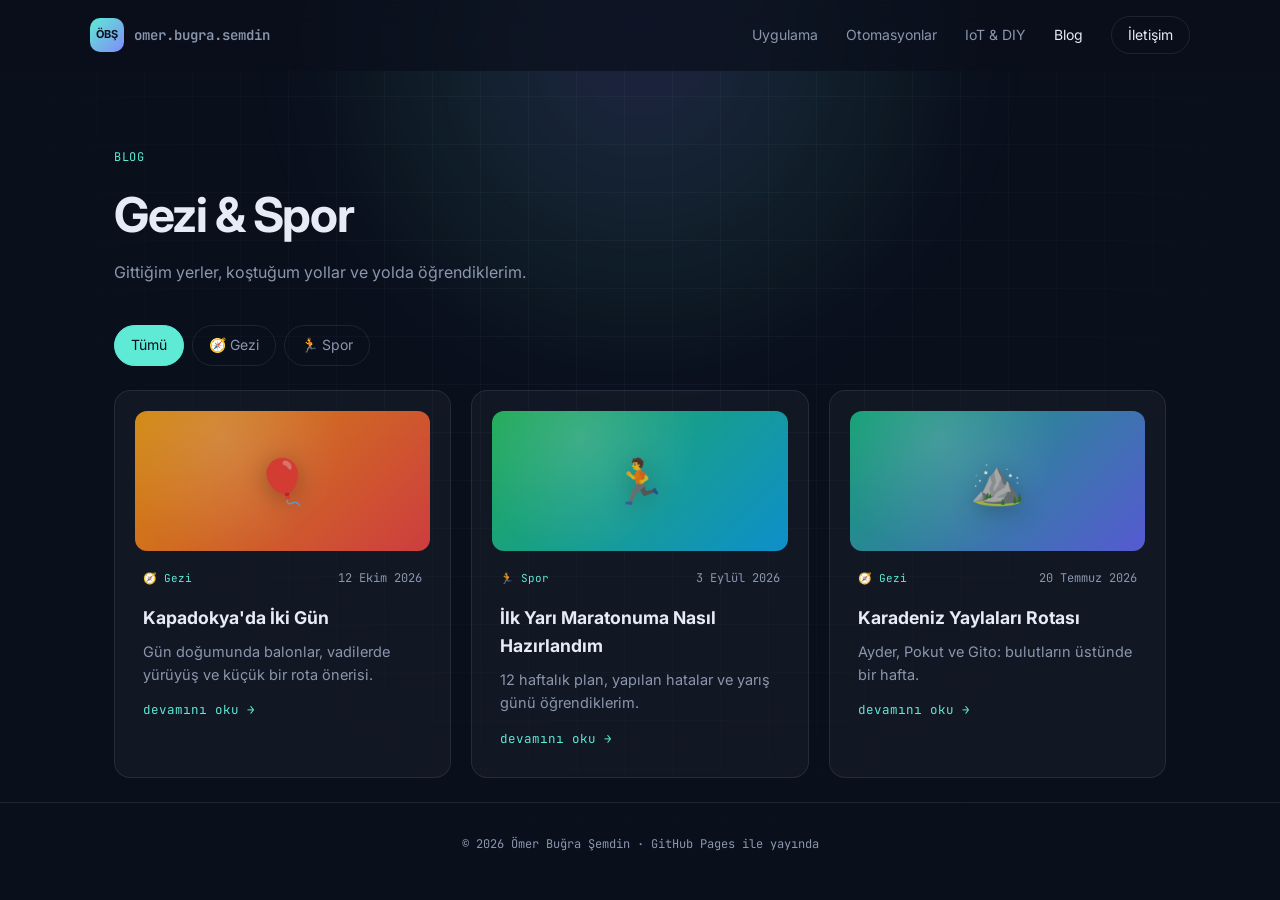
==== blog.html @ 19d52389 "Otomasyon kartları 2 sütun Co-Authored-By: Claude Opus 5.5 <noreply@anthropic.com> Claude-Session: h" ====
<!DOCTYPE html>
<html lang="tr">
<head>
  <meta charset="UTF-8" />
  <meta name="viewport" content="width=device-width, initial-scale=1.0" />
  <title>Blog — Ömer Buğra Şemdin</title>
  <meta name="description" content="Ömer Buğra Şemdin — gezi ve spor yazıları." />
  <meta name="theme-color" content="#0a0f1c" />
  <link rel="icon" href="assets/favicon.svg" type="image/svg+xml" />
  <link rel="preconnect" href="https://fonts.googleapis.com" />
  <link rel="preconnect" href="https://fonts.gstatic.com" crossorigin />
  <link href="https://fonts.googleapis.com/css2?family=Inter:wght@400;500;600;700&family=JetBrains+Mono:wght@400;500&display=swap" rel="stylesheet" />
  <link rel="stylesheet" href="style.css?v=8" />
</head>
<body>
  <div class="bg-grid" aria-hidden="true"></div>
  <div class="bg-glow" aria-hidden="true"></div>

  <header class="nav">
    <a href="index.html" class="logo"><span class="logo-mark">ÖBŞ</span><span class="logo-text">omer.bugra.semdin</span></a>
    <nav>
      <a href="index.html#app">Uygulama</a>
      <a href="index.html#automations">Otomasyonlar</a>
      <a href="index.html#iot">IoT & DIY</a>
      <a href="blog.html" class="active">Blog</a>
      <a href="index.html#contact" class="nav-cta">İletişim</a>
    </nav>
  </header>

  <main>
    <!-- LİSTE GÖRÜNÜMÜ -->
    <section id="list-view" class="section blog-page">
      <div class="section-head">
        <span class="mono tag">blog</span>
        <h1 class="page-title">Gezi & Spor</h1>
        <p class="muted">Gittiğim yerler, koştuğum yollar ve yolda öğrendiklerim.</p>
      </div>
      <div class="filters" data-target="#post-grid">
        <button class="filter active" data-filter="all">Tümü</button>
        <button class="filter" data-filter="gezi">🧭 Gezi</button>
        <button class="filter" data-filter="spor">🏃 Spor</button>
      </div>
      <div class="grid" id="post-grid"></div>
    </section>

    <!-- YAZI GÖRÜNÜMÜ -->
    <article id="post-view" class="section post" hidden>
      <a href="#" class="back mono" id="back-link">← tüm yazılar</a>
      <div class="post-cover" id="post-cover"></div>
      <p class="mono muted small" id="post-meta"></p>
      <h1 id="post-title"></h1>
      <div class="post-body" id="post-body"></div>
    </article>
  </main>

  <footer class="footer mono">
    © <span id="year"></span> Ömer Buğra Şemdin · GitHub Pages ile yayında
  </footer>

  <script src="posts.js?v=3"></script>
  <script src="script.js?v=7"></script>
</body>
</html>
---- style.css ----
:root {
  --bg: #0a0f1c;
  --bg-2: #0f1628;
  --card: rgba(255, 255, 255, 0.035);
  --border: rgba(148, 163, 184, 0.14);
  --border-hover: rgba(94, 234, 212, 0.4);
  --text: #e6ebf5;
  --muted: #8b97ad;
  --accent: #5eead4;   /* teal */
  --accent-2: #818cf8; /* indigo */
  --radius: 16px;
  --max: 1100px;
}

* { box-sizing: border-box; margin: 0; padding: 0; }
html { scroll-behavior: smooth; scroll-padding-top: 80px; }
body {
  font-family: "Inter", system-ui, sans-serif;
  background: var(--bg);
  color: var(--text);
  line-height: 1.6;
  -webkit-font-smoothing: antialiased;
  overflow-x: hidden;
}
a { color: inherit; text-decoration: none; }
.mono { font-family: "JetBrains Mono", ui-monospace, monospace; }
.muted { color: var(--muted); }

/* --- Arka plan: hafif ızgara + yumuşak ışık --- */
.bg-grid {
  position: fixed; inset: 0; z-index: -2;
  background-image:
    linear-gradient(rgba(148,163,184,0.05) 1px, transparent 1px),
    linear-gradient(90deg, rgba(148,163,184,0.05) 1px, transparent 1px);
  background-size: 48px 48px;
  mask-image: radial-gradient(ellipse at 50% 0%, #000 30%, transparent 75%);
}
.bg-glow {
  position: fixed; z-index: -1;
  width: 700px; height: 700px; top: -300px; left: 50%;
  transform: translateX(-50%);
  background: radial-gradient(circle, rgba(129,140,248,0.18), rgba(94,234,212,0.08) 40%, transparent 70%);
  filter: blur(40px);
  pointer-events: none;
}

/* --- Navigasyon --- */
.nav {
  position: sticky; top: 0; z-index: 10;
  display: flex; justify-content: space-between; align-items: center;
  padding: 16px max(24px, calc((100% - var(--max)) / 2));
  background: rgba(10, 15, 28, 0.7);
  backdrop-filter: blur(12px);
  border-bottom: 1px solid transparent;
  transition: border-color .3s;
}
.nav.scrolled { border-bottom-color: var(--border); }
.logo { display: flex; align-items: center; gap: 10px; font-weight: 600; }
.logo-mark {
  display: grid; place-items: center;
  width: 34px; height: 34px; border-radius: 10px;
  background: linear-gradient(135deg, var(--accent), var(--accent-2));
  color: var(--bg); font-size: 11px; font-weight: 700; letter-spacing: -0.02em;
}
.logo-text { font-family: "JetBrains Mono", monospace; font-size: 14px; color: var(--muted); }
.nav nav { display: flex; gap: 28px; align-items: center; font-size: 14px; }
.nav nav a { color: var(--muted); transition: color .2s; }
.nav nav a:hover, .nav nav a.active { color: var(--text); }
.nav nav a.nav-cta {
  color: var(--text); padding: 7px 16px;
  border: 1px solid var(--border); border-radius: 999px;
}
.nav nav a.nav-cta:hover { border-color: var(--border-hover); }

/* --- Genel bölüm --- */
main { max-width: var(--max); margin: 0 auto; padding: 0 24px; }
.section { padding: 96px 0 24px; }
.section-head { margin-bottom: 40px; }
.section-head h2 { font-size: clamp(1.6rem, 3vw, 2.2rem); letter-spacing: -0.02em; margin-top: 8px; }
.section-head p { margin-top: 6px; }
.tag { font-size: 12px; color: var(--accent); letter-spacing: .05em; text-transform: uppercase; }

/* --- Hero --- */
.hero { padding: 120px 0 40px; max-width: 760px; }
.eyebrow {
  display: inline-flex; align-items: center; gap: 10px;
  font-size: 12px; color: var(--muted);
  padding: 6px 14px; border: 1px solid var(--border); border-radius: 999px;
  background: var(--card);
}
.pulse {
  width: 8px; height: 8px; border-radius: 50%; background: var(--accent);
  box-shadow: 0 0 0 0 rgba(94,234,212,.6);
  animation: pulse 2.4s infinite;
}
@keyframes pulse {
  0% { box-shadow: 0 0 0 0 rgba(94,234,212,.5); }
  70% { box-shadow: 0 0 0 10px rgba(94,234,212,0); }
  100% { box-shadow: 0 0 0 0 rgba(94,234,212,0); }
}
.hero h1 {
  font-size: clamp(2.4rem, 6vw, 4rem);
  line-height: 1.1; letter-spacing: -0.035em;
  margin: 24px 0 20px;
}
.grad {
  background: linear-gradient(90deg, var(--accent), var(--accent-2));
  -webkit-background-clip: text; background-clip: text; color: transparent;
}
.lead { font-size: 1.15rem; color: var(--muted); max-width: 620px; }
.lead strong { color: var(--text); font-weight: 500; }

.hero-actions { display: flex; gap: 12px; flex-wrap: wrap; margin-top: 32px; }
.hero-actions.center { justify-content: center; }
.btn {
  display: inline-flex; align-items: center; justify-content: center;
  padding: 12px 22px; border-radius: 12px; font-weight: 500; font-size: 15px;
  transition: transform .2s, box-shadow .2s, border-color .2s, background .2s;
}
.btn-primary {
  background: linear-gradient(135deg, var(--accent), var(--accent-2));
  color: #0a0f1c;
}
.btn-primary:hover { transform: translateY(-2px); box-shadow: 0 8px 30px rgba(94,234,212,.25); }
.btn-ghost { border: 1px solid var(--border); background: var(--card); }
.btn-ghost:hover { border-color: var(--border-hover); }

.stats {
  display: flex; gap: 48px; flex-wrap: wrap;
  margin-top: 56px; padding-top: 32px; border-top: 1px solid var(--border);
}
.stats dt { font-size: 2rem; font-weight: 500; color: var(--text); }
.stats dd { font-size: 13px; color: var(--muted); }

/* --- Kart --- */
.card {
  background: var(--card);
  border: 1px solid var(--border);
  border-radius: var(--radius);
  padding: 28px;
  transition: border-color .3s, transform .3s, background .3s;
}
.card:hover { border-color: var(--border-hover); }

.chips { display: flex; flex-wrap: wrap; gap: 8px; margin-top: 16px; }
.chips span {
  font-family: "JetBrains Mono", monospace; font-size: 12px;
  padding: 4px 10px; border-radius: 6px;
  background: rgba(129,140,248,.1); color: #c7cdfc;
  border: 1px solid rgba(129,140,248,.2);
}

/* --- Öne çıkan uygulama --- */
.feature { display: grid; grid-template-columns: 1.3fr 1fr; gap: 40px; align-items: center; padding: 40px; }
.feature h3 { font-size: 1.6rem; margin-bottom: 12px; }
.feature p { color: var(--muted); }
.checks { list-style: none; margin-top: 20px; display: grid; gap: 8px; }
.checks li::before { content: "→"; color: var(--accent); margin-right: 10px; font-family: "JetBrains Mono", monospace; }

/* --- Uygulama: başlık, notlar, galeri --- */
.app-title { display: flex; align-items: center; gap: 14px; margin-bottom: 16px; }
.app-title h3 { margin: 0; letter-spacing: .12em; }
.app-icon { width: 56px; height: 56px; border-radius: 14px; border: 1px solid var(--border); }
.app-sub { color: var(--accent); }
.app-notes { display: grid; gap: 6px; margin-top: 20px; font-size: 14px; color: var(--muted); }
.app-notes span { margin-right: 6px; }
.live-badge {
  display: inline-block; font-size: 11px; color: var(--accent);
  padding: 3px 10px; margin-bottom: 10px; border-radius: 999px;
  background: rgba(94,234,212,.08); border: 1px solid rgba(94,234,212,.25);
}
.btn.soon { cursor: default; color: var(--muted); font-size: 14px; }
.btn.soon:hover { border-color: var(--border); }

.gallery { min-width: 0; display: flex; flex-direction: column; align-items: center; gap: 14px; }
.gallery-main { display: flex; align-items: center; gap: 10px; max-width: 100%; }
.gallery-track {
  width: 270px; display: flex; gap: 16px;
  overflow-x: auto; scroll-snap-type: x mandatory; scroll-behavior: smooth;
  scrollbar-width: none; outline: none;
}
.gallery-track::-webkit-scrollbar { display: none; }
.gallery-track img {
  flex: 0 0 100%; width: 100%; aspect-ratio: 1206 / 2622; object-fit: cover;
  scroll-snap-align: center; border-radius: 24px; cursor: zoom-in;
  border: 1px solid var(--border); background: var(--bg-2);
}
.gal-arrow {
  flex: none; width: 40px; height: 40px; border-radius: 50%;
  display: grid; place-items: center; cursor: pointer;
  font-size: 24px; line-height: 1; color: var(--text);
  background: var(--card); border: 1px solid var(--border);
  transition: border-color .2s, opacity .2s;
}
.gal-arrow:hover { border-color: var(--border-hover); }
.gal-arrow:disabled { opacity: .3; cursor: default; }
.gallery-dots { display: flex; gap: 8px; }
.gallery-dots button {
  width: 8px; height: 8px; border-radius: 999px; border: 0; padding: 0; cursor: pointer;
  background: rgba(148,163,184,.3); transition: width .3s, background .3s;
}
.gallery-dots button.active { width: 22px; background: var(--accent); }
.gal-hint { font-size: 11px; }

/* Büyük görüntü */
.lightbox {
  position: fixed; inset: 0; z-index: 100;
  display: flex; align-items: center; justify-content: center; gap: 16px;
  background: rgba(5, 8, 16, .92); backdrop-filter: blur(6px); padding: 20px;
}
.lightbox[hidden] { display: none; }
.lightbox img { max-height: 92vh; max-width: min(460px, 78vw); border-radius: 24px; border: 1px solid var(--border); }
.lb-close {
  position: absolute; top: 16px; right: 16px; width: 40px; height: 40px; border-radius: 50%;
  background: var(--card); border: 1px solid var(--border); color: var(--text); font-size: 16px; cursor: pointer;
}

/* --- Öne çıkan otomasyon (EXbot) --- */
.exbot { margin-bottom: 48px; }
.emoji-icon { display: grid; place-items: center; font-size: 28px; background: rgba(255,255,255,.04); }
.exbot-sub { color: var(--text); font-size: 1rem; margin: 2px 0 2px; }
.exbot .app-title h3 { letter-spacing: 0; }
.mini-stats { display: flex; flex-wrap: wrap; gap: 28px; margin: 22px 0 6px; }
.mini-stats dt { font-size: 1.4rem; color: var(--accent); }
.mini-stats dd { font-size: 12.5px; color: var(--muted); }
.more { margin-top: 16px; }
.more summary {
  cursor: pointer; list-style: none; display: inline-flex; gap: 6px; align-items: center;
  font-size: 14px; color: var(--text); padding: 6px 14px;
  border: 1px solid var(--border); border-radius: 999px; transition: border-color .2s;
}
.more summary::-webkit-details-marker { display: none; }
.more summary::before { content: "+"; color: var(--accent); font-family: "JetBrains Mono", monospace; }
.more[open] summary::before { content: "−"; }
.more summary:hover { border-color: var(--border-hover); }
.more .checks { font-size: 14.5px; color: var(--muted); }
.sub-head { font-size: 1.1rem; margin-bottom: 16px; color: var(--muted); font-weight: 500; }

.win {
  justify-self: center; width: 100%; max-width: 380px;
  border-radius: 14px; overflow: hidden; border: 1px solid var(--border);
  background: var(--bg-2); box-shadow: 0 30px 80px rgba(94,234,212,.08);
}
.win-bar { display: flex; align-items: center; gap: 6px; padding: 10px 14px; background: rgba(255,255,255,.03); border-bottom: 1px solid var(--border); }
.win-bar i { width: 10px; height: 10px; border-radius: 50%; background: rgba(148,163,184,.25); }
.win-bar i:first-child { background: #22c55e88; }
.win-bar span { margin-left: 8px; font-size: 11px; color: var(--muted); }
.win-body { padding: 14px; }
.win-row {
  display: grid; grid-template-columns: 72px 1fr auto; gap: 10px; align-items: center;
  padding: 8px 6px; font-size: 12.5px; border-bottom: 1px solid rgba(148,163,184,.08);
}
.win-row.head { font-size: 10.5px; color: var(--muted); text-transform: uppercase; letter-spacing: .05em; }
.win-row .mono { font-size: 11px; color: var(--muted); }
.pill { font-size: 10.5px; padding: 2px 8px; border-radius: 999px; font-family: "JetBrains Mono", monospace; }
.pill.ok { color: #5eead4; background: rgba(94,234,212,.1); }
.pill.run { color: #a5b4fc; background: rgba(129,140,248,.12); }
.pill.warn { color: #fbbf24; background: rgba(251,191,36,.1); }
.win-chart { display: flex; align-items: flex-end; gap: 10px; height: 80px; margin-top: 16px; padding: 0 6px; }
.win-chart span { flex: 1; height: var(--h); border-radius: 4px 4px 0 0; background: linear-gradient(180deg, var(--accent), rgba(129,140,248,.4)); opacity: .75; }
.win-cap { margin-top: 8px; text-align: center; font-size: 10.5px; }

/* --- Lojistik dashboard küresi --- */
.feature.flip .feature-text { order: 2; }
.feature.flip .globe-wrap { order: 1; }
.globe-wrap { justify-self: center; width: 100%; max-width: 340px; display: flex; flex-direction: column; align-items: center; gap: 14px; }
.globe { width: 100%; max-width: 300px; overflow: visible; }
.globe .halo { fill: none; stroke: rgba(129,140,248,.12); stroke-width: 18; filter: blur(6px); }
.grid-lines ellipse, .grid-lines line { fill: none; stroke: rgba(148,163,184,.14); stroke-width: 1; }
.grid-lines .lon { animation: spin 9s linear infinite; animation-delay: var(--d); transform-box: fill-box; transform-origin: center; }
@keyframes spin {
  0% { transform: scaleX(1); } 25% { transform: scaleX(0); } 50% { transform: scaleX(-1); }
  75% { transform: scaleX(0); } 100% { transform: scaleX(1); }
}
.arc { fill: none; stroke: #5eead4; stroke-width: 1.6; stroke-dasharray: 4 5; animation: flow 3s linear infinite; }
.arc.plan { stroke: #818cf8; }
.arc.mix { stroke: #fbbf24; }
@keyframes flow { to { stroke-dashoffset: -36; } }
.pt { fill: #5eead4; }
.pt.plan { fill: #818cf8; }
.pt.mix { fill: #fbbf24; }
.pt.home { fill: #fff; stroke: #5eead4; stroke-width: 3; }
.legend { display: flex; gap: 14px; font-size: 11px; color: var(--muted); }
.legend i { display: inline-block; width: 8px; height: 8px; border-radius: 50%; margin-right: 6px; }
.lg-done { background: #5eead4; } .lg-plan { background: #818cf8; } .lg-mix { background: #fbbf24; }
.gantt { width: 100%; display: grid; gap: 8px; padding: 12px 14px; border: 1px solid var(--border); border-radius: 12px; background: var(--bg-2); }
.gantt div { display: grid; grid-template-columns: 70px 1fr; align-items: center; gap: 10px; }
.gantt span { font-size: 10.5px; color: var(--muted); }
.gantt b { display: block; height: 8px; margin-left: var(--l); width: var(--w); border-radius: 4px; background: #5eead4; opacity: .8; }
.gantt b.plan { background: #818cf8; } .gantt b.mix { background: #fbbf24; }

/* --- Sevkiyat takibi penceresi --- */
.search {
  display: flex; align-items: center; gap: 8px; font-size: 12px; color: var(--muted);
  padding: 10px 12px; border-radius: 10px; border: 1px solid var(--border-hover);
  background: rgba(255,255,255,.02); margin-bottom: 14px;
}
.caret { width: 1px; height: 14px; background: var(--accent); animation: blink 1.1s steps(1) infinite; }
@keyframes blink { 50% { opacity: 0; } }
.trk-card { border: 1px solid var(--border); border-radius: 12px; padding: 14px; background: rgba(255,255,255,.02); }
.trk-head { display: flex; justify-content: space-between; align-items: center; margin-bottom: 12px; font-size: 11.5px; }
.trk-steps { list-style: none; display: grid; gap: 0; }
.trk-steps li { position: relative; display: grid; grid-template-columns: 18px 1fr auto; align-items: center; gap: 8px; padding: 6px 0; font-size: 12.5px; color: var(--muted); }
.trk-steps li b { width: 10px; height: 10px; border-radius: 50%; border: 2px solid rgba(148,163,184,.35); justify-self: center; background: var(--bg-2); z-index: 1; }
.trk-steps li:not(:last-child)::after { content: ""; position: absolute; left: 8px; top: 20px; bottom: -8px; width: 2px; background: rgba(148,163,184,.15); }
.trk-steps li.done b { background: var(--accent); border-color: var(--accent); }
.trk-steps li.done::after { background: var(--accent) !important; opacity: .5; }
.trk-steps li.done span { color: var(--text); }
.trk-steps li.now b { border-color: #a5b4fc; box-shadow: 0 0 0 4px rgba(129,140,248,.2); animation: pulse2 2s infinite; }
.trk-steps li.now span { color: #c7cdfc; }
@keyframes pulse2 { 50% { box-shadow: 0 0 0 7px rgba(129,140,248,.05); } }
.trk-steps em { font-style: normal; font-size: 10.5px; color: var(--muted); }
.trk-mini { display: grid; gap: 8px; margin-top: 12px; }
.trk-mini div { display: flex; justify-content: space-between; align-items: center; font-size: 11px; color: var(--muted); padding: 8px 12px; border: 1px solid var(--border); border-radius: 10px; }

/* --- Otomasyonlar --- */
.filters { display: flex; gap: 8px; flex-wrap: wrap; margin-bottom: 24px; }
.filter {
  font: inherit; font-size: 14px; cursor: pointer;
  padding: 8px 16px; border-radius: 999px;
  color: var(--muted); background: transparent; border: 1px solid var(--border);
  transition: all .2s;
}
.filter:hover { color: var(--text); }
.filter.active { color: var(--bg); background: var(--accent); border-color: var(--accent); }

.grid { display: grid; grid-template-columns: repeat(auto-fill, minmax(300px, 1fr)); gap: 20px; }
.auto { display: flex; flex-direction: column; }
.auto:hover { transform: translateY(-4px); }
.auto.hidden { display: none; }
.auto-top { display: flex; justify-content: space-between; align-items: center; margin-bottom: 16px; }
.icon {
  font-size: 22px; width: 44px; height: 44px; display: grid; place-items: center;
  border-radius: 12px; background: rgba(255,255,255,.04); border: 1px solid var(--border);
}
.status { font-size: 11px; color: var(--accent); }
.auto h3 { font-size: 1.1rem; margin-bottom: 8px; }
.auto p { color: var(--muted); font-size: 14.5px; }
.auto .impact { color: var(--accent); font-size: 12.5px; margin-top: 14px; }
.auto .chips { margin-top: auto; padding-top: 16px; }

/* --- Tıklanabilir kartlar ve detay penceresi --- */
.auto.clickable { cursor: pointer; position: relative; padding-bottom: 46px; }
.auto.clickable:focus-visible { outline: 2px solid var(--accent); outline-offset: 3px; }
.open-hint { position: absolute; right: 20px; bottom: 20px; font-size: 11px; color: var(--muted); transition: color .2s; }
.auto.clickable:hover .open-hint { color: var(--accent); }
.modal {
  position: fixed; inset: 0; z-index: 90; display: grid; place-items: center; padding: 20px;
  background: rgba(5, 8, 16, .8); backdrop-filter: blur(6px);
}
.modal[hidden] { display: none; }
.modal-box {
  position: relative; width: min(620px, 100%); max-height: 88vh; overflow-y: auto;
  background: var(--bg-2); padding: 32px;
}
.modal-box:hover { border-color: var(--border); }
.modal-head { display: flex; align-items: center; gap: 14px; margin-bottom: 8px; padding-right: 40px; }
.modal-head .icon { font-size: 26px; width: 52px; height: 52px; }
.modal-head h3 { font-size: 1.4rem; }
.modal-body p { color: var(--muted); margin-bottom: 12px; }
.modal-body h4 { font-size: .95rem; margin: 20px 0 6px; color: var(--text); }
.modal-body .chips { margin-top: 20px; }

/* --- IoT & DIY --- */
.auto .spec { font-size: 12px; color: #fbbf24; margin-top: 14px; }
.status.warn { color: #fbbf24; }
.status.idea { color: var(--muted); }
.iot .icon { background: rgba(251,191,36,.06); border-color: rgba(251,191,36,.2); }

/* --- Blog --- */
.section-head.row { display: flex; justify-content: space-between; align-items: flex-end; gap: 20px; flex-wrap: wrap; }
.small { font-size: 12px; }
.post-card { color: inherit; }
.post-thumb, .post-cover {
  display: grid; place-items: center;
  border-radius: 12px; margin: -8px -8px 18px;
  background:
    radial-gradient(circle at 30% 20%, rgba(255,255,255,.18), transparent 50%),
    linear-gradient(135deg, var(--c1), var(--c2));
  opacity: .85;
}
.post-thumb { height: 140px; font-size: 44px; }
.post-thumb span, .post-cover span { filter: drop-shadow(0 4px 12px rgba(0,0,0,.3)); }
.blog-page { padding-top: 72px; }
.page-title { font-size: clamp(2rem, 5vw, 3rem); letter-spacing: -0.03em; margin-top: 8px; }

.post { max-width: 720px; margin: 0 auto; padding-top: 56px; padding-bottom: 96px; }
.post .back { display: inline-block; font-size: 13px; color: var(--accent); margin-bottom: 24px; }
.post-cover { height: 240px; font-size: 72px; margin: 0 0 28px; border-radius: var(--radius); }
.post h1 { font-size: clamp(1.8rem, 4.5vw, 2.6rem); letter-spacing: -0.03em; line-height: 1.15; margin: 8px 0 28px; }
.post-body { font-size: 1.05rem; color: #cbd3e1; }
.post-body p, .post-body ul { margin-bottom: 18px; }
.post-body h2 { font-size: 1.3rem; color: var(--text); margin: 36px 0 12px; }
.post-body ul { padding-left: 20px; }
.post-body li { margin-bottom: 6px; }
.post-body li::marker { color: var(--accent); }
.post-body strong { color: var(--text); }
.post-body img { max-width: 100%; border-radius: 12px; }

/* --- Yetenekler --- */
.skills { display: grid; grid-template-columns: repeat(auto-fit, minmax(220px, 1fr)); gap: 20px; }
.skill-group h3 { font-size: 1rem; }

/* --- İletişim --- */
.contact { padding-bottom: 96px; }
.contact-card {
  text-align: center; padding: 64px 28px;
  background:
    radial-gradient(ellipse at top, rgba(94,234,212,.08), transparent 60%),
    var(--card);
}
.contact-card .small { margin-top: 20px; }
.contact-card h2 { font-size: clamp(1.6rem, 3.5vw, 2.4rem); letter-spacing: -0.02em; margin: 12px 0 10px; }

.footer { text-align: center; padding: 32px; font-size: 12px; color: var(--muted); border-top: 1px solid var(--border); }

/* --- Kaydırınca beliren öğeler --- */
.reveal { opacity: 0; transform: translateY(16px); transition: opacity .7s ease, transform .7s ease; }
.reveal.visible { opacity: 1; transform: none; }

/* --- Mobil --- */
@media (max-width: 760px) {
  .nav nav a:not(.nav-cta) { display: none; }
  .feature { grid-template-columns: 1fr; padding: 28px; }
  .feature.flip .feature-text { order: 1; }
  .feature.flip .globe-wrap { order: 2; }
  .gallery { width: 100%; }
  .gallery-main .gal-arrow { display: none; }
  .gallery-track { width: 100%; gap: 12px; padding: 0 4px; }
  .gallery-track img { flex-basis: 66%; width: 66%; border-radius: 18px; }
  .lightbox { gap: 6px; padding: 10px; }
  .lightbox .gal-arrow { width: 34px; height: 34px; }
  .hero { padding-top: 72px; }
  .stats { gap: 28px; }
}

/* Hareket azaltma tercihine saygı */
@media (prefers-reduced-motion: reduce) {
  *, *::before, *::after { animation: none !important; transition: none !important; }
  html { scroll-behavior: auto; }
  .reveal { opacity: 1; transform: none; }
}

/* Otomasyon kartları: 2 sütun (4 kart 2×2 dursun) */
#auto-grid { grid-template-columns: repeat(auto-fill, minmax(360px, 1fr)); }
@media (max-width: 760px) { #auto-grid { grid-template-columns: 1fr; } }
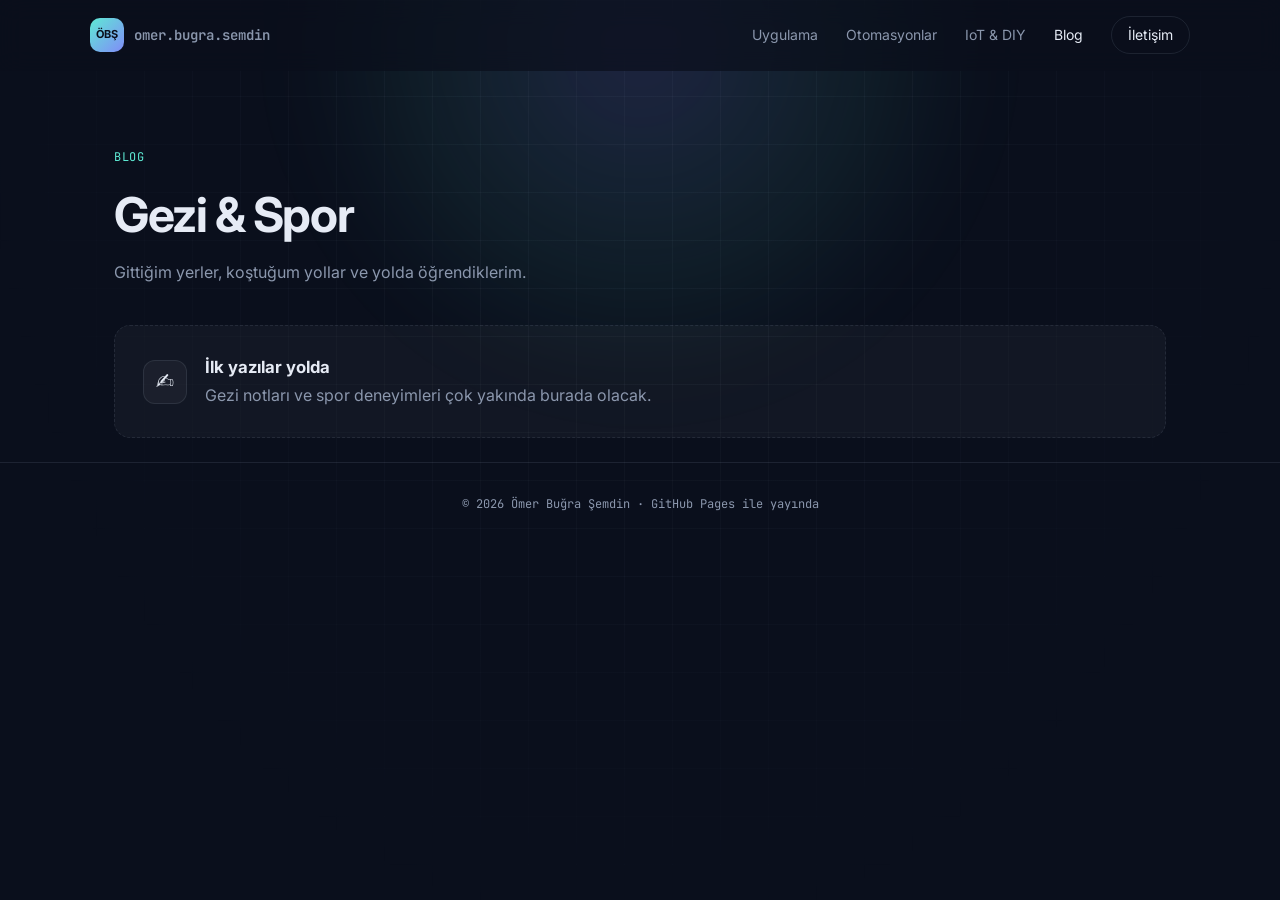
==== commit 19f8b813: "İletişim bilgileri, saat sayacı kaldırıldı, blog boş durumu Co-Authored-By: Claude Opus 5.5 <noreply" ====
--- a/blog.html
+++ b/blog.html
@@ -10,7 +10,7 @@
   <link rel="preconnect" href="https://fonts.googleapis.com" />
   <link rel="preconnect" href="https://fonts.gstatic.com" crossorigin />
   <link href="https://fonts.googleapis.com/css2?family=Inter:wght@400;500;600;700&family=JetBrains+Mono:wght@400;500&display=swap" rel="stylesheet" />
-  <link rel="stylesheet" href="style.css?v=8" />
+  <link rel="stylesheet" href="style.css?v=11" />
 </head>
 <body>
   <div class="bg-grid" aria-hidden="true"></div>
@@ -57,7 +57,7 @@
     © <span id="year"></span> Ömer Buğra Şemdin · GitHub Pages ile yayında
   </footer>
 
-  <script src="posts.js?v=3"></script>
-  <script src="script.js?v=7"></script>
+  <script src="posts.js?v=10"></script>
+  <script src="script.js?v=11"></script>
 </body>
 </html>
--- a/style.css
+++ b/style.css
@@ -367,6 +367,35 @@
 .status.idea { color: var(--muted); }
 .iot .icon { background: rgba(251,191,36,.06); border-color: rgba(251,191,36,.2); }
 
+/* --- Skor tutucu cihazı --- */
+.device-wrap { justify-self: center; width: 100%; max-width: 360px; display: flex; flex-direction: column; align-items: center; gap: 18px; }
+.device {
+  position: relative; width: 100%; padding: 16px 16px 30px; border-radius: 18px;
+  background: linear-gradient(160deg, #1f2937, #111827); border: 1px solid var(--border);
+  box-shadow: 0 30px 70px rgba(251,191,36,.08);
+}
+.esp { position: absolute; bottom: 8px; left: 50%; transform: translateX(-50%); font-size: 9.5px; color: rgba(251,191,36,.6); letter-spacing: .15em; }
+.screen { border-radius: 10px; padding: 14px; background: #0b1020; border: 1px solid rgba(251,191,36,.25); }
+.scr-top { font-size: 10px; letter-spacing: .15em; color: #fbbf24; text-align: center; margin-bottom: 12px; }
+.teams { display: grid; grid-template-columns: 1fr 1fr; gap: 10px; }
+.team { position: relative; border-radius: 10px; padding: 12px 10px 14px; text-align: center; background: rgba(255,255,255,.03); border: 1px solid var(--border); }
+.team span { font-size: 11.5px; color: var(--muted); }
+.team b { display: block; font-size: 2rem; font-weight: 500; line-height: 1.2; }
+.team.t1 b { color: #5eead4; } .team.t2 b { color: #a5b4fc; }
+.team i {
+  position: absolute; right: 8px; top: 8px; width: 20px; height: 20px; border-radius: 6px;
+  display: grid; place-items: center; font-style: normal; font-size: 13px;
+  background: rgba(255,255,255,.06); color: var(--text);
+}
+.team.t1 i { animation: tap 3.5s ease-in-out infinite; }
+@keyframes tap { 0%, 80%, 100% { transform: scale(1); background: rgba(255,255,255,.06); } 88% { transform: scale(.85); background: rgba(94,234,212,.4); } }
+.scr-bar { display: flex; justify-content: space-between; margin-top: 10px; font-size: 10px; color: var(--muted); }
+.tg { width: 92%; align-self: flex-end; border-radius: 14px; padding: 12px 14px; background: var(--bg-2); border: 1px solid var(--border); }
+.tg-head { display: flex; align-items: center; gap: 8px; font-size: 10.5px; color: var(--muted); margin-bottom: 8px; }
+.tg-dot { width: 8px; height: 8px; border-radius: 50%; background: #38bdf8; }
+.tg-msg { font-size: 13px; line-height: 1.55; padding: 10px 12px; border-radius: 12px 12px 12px 4px; background: rgba(56,189,248,.1); border: 1px solid rgba(56,189,248,.2); }
+.workshop-note { margin-top: 16px; text-align: center; }
+
 /* --- Blog --- */
 .section-head.row { display: flex; justify-content: space-between; align-items: flex-end; gap: 20px; flex-wrap: wrap; }
 .small { font-size: 12px; }
@@ -444,3 +473,9 @@
 /* Otomasyon kartları: 2 sütun (4 kart 2×2 dursun) */
 #auto-grid { grid-template-columns: repeat(auto-fill, minmax(360px, 1fr)); }
 @media (max-width: 760px) { #auto-grid { grid-template-columns: 1fr; } }
+
+/* Blog boş durumu */
+.empty-blog { grid-column: 1 / -1; display: flex; align-items: center; gap: 18px; border-style: dashed; }
+.empty-blog .icon { flex: none; }
+.empty-blog h3 { font-size: 1.05rem; margin-bottom: 2px; }
+.filters[hidden], .btn[hidden] { display: none; }
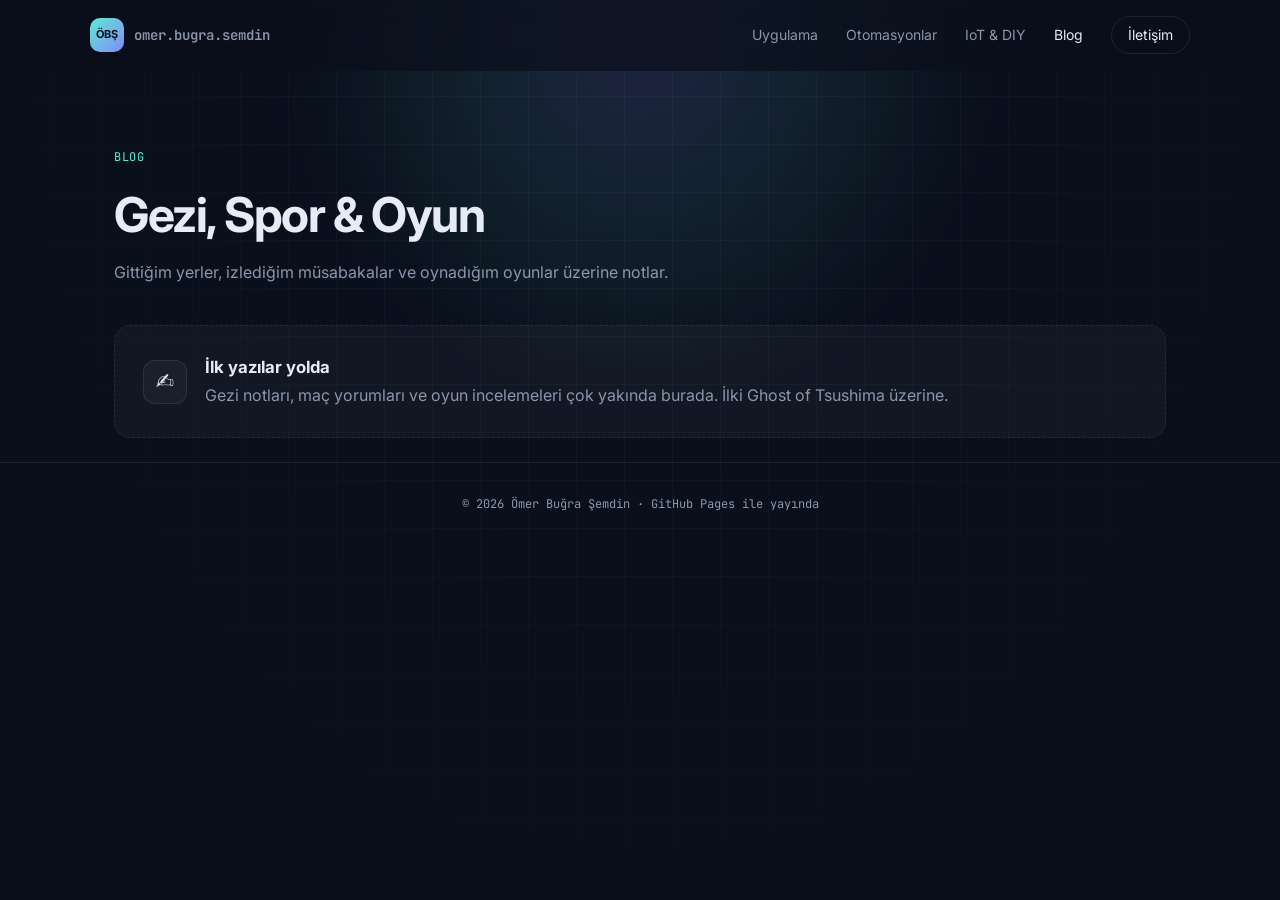
==== commit 36d85a61: "Daha kişisel giriş metni, bloga Oyun kategorisi Co-Authored-By: Claude Opus 5.5 <noreply@anthropic.c" ====
--- a/blog.html
+++ b/blog.html
@@ -4,7 +4,7 @@
   <meta charset="UTF-8" />
   <meta name="viewport" content="width=device-width, initial-scale=1.0" />
   <title>Blog — Ömer Buğra Şemdin</title>
-  <meta name="description" content="Ömer Buğra Şemdin — gezi ve spor yazıları." />
+  <meta name="description" content="Ömer Buğra Şemdin — gezi, spor ve oyun yazıları." />
   <meta name="theme-color" content="#0a0f1c" />
   <link rel="icon" href="assets/favicon.svg" type="image/svg+xml" />
   <link rel="preconnect" href="https://fonts.googleapis.com" />
@@ -32,13 +32,14 @@
     <section id="list-view" class="section blog-page">
       <div class="section-head">
         <span class="mono tag">blog</span>
-        <h1 class="page-title">Gezi & Spor</h1>
-        <p class="muted">Gittiğim yerler, koştuğum yollar ve yolda öğrendiklerim.</p>
+        <h1 class="page-title">Gezi, Spor & Oyun</h1>
+        <p class="muted">Gittiğim yerler, izlediğim müsabakalar ve oynadığım oyunlar üzerine notlar.</p>
       </div>
       <div class="filters" data-target="#post-grid">
         <button class="filter active" data-filter="all">Tümü</button>
         <button class="filter" data-filter="gezi">🧭 Gezi</button>
-        <button class="filter" data-filter="spor">🏃 Spor</button>
+        <button class="filter" data-filter="spor">🏟️ Spor</button>
+        <button class="filter" data-filter="oyun">🎮 Oyun</button>
       </div>
       <div class="grid" id="post-grid"></div>
     </section>
@@ -57,7 +58,7 @@
     © <span id="year"></span> Ömer Buğra Şemdin · GitHub Pages ile yayında
   </footer>
 
-  <script src="posts.js?v=10"></script>
-  <script src="script.js?v=11"></script>
+  <script src="posts.js?v=12"></script>
+  <script src="script.js?v=12"></script>
 </body>
 </html>
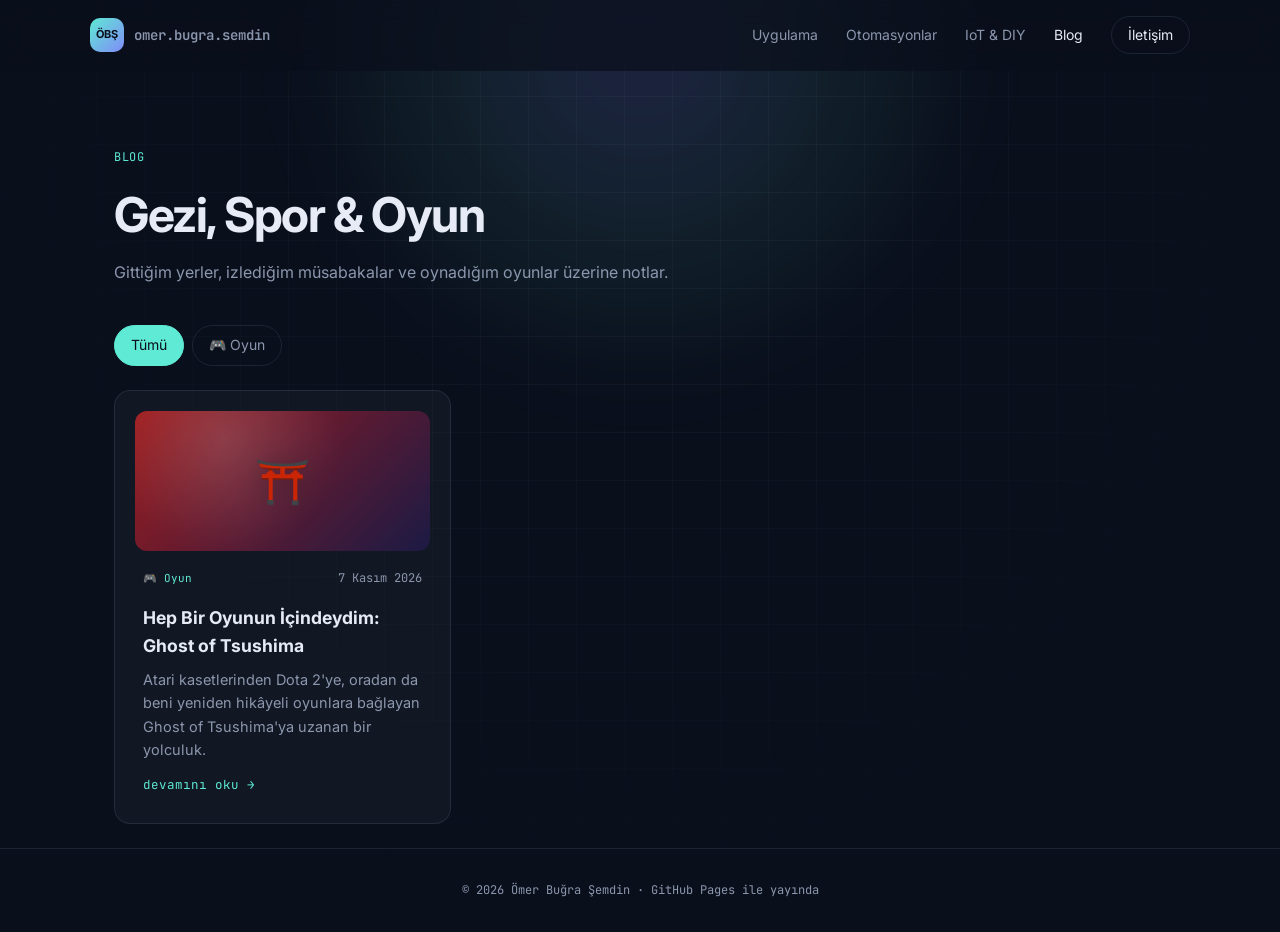
==== commit 40121999: "Blog: Ghost of Tsushima yazısı Co-Authored-By: Claude Opus 5.5 <noreply@anthropic.com> Claude-Sessio" ====
--- a/blog.html
+++ b/blog.html
@@ -10,7 +10,7 @@
   <link rel="preconnect" href="https://fonts.googleapis.com" />
   <link rel="preconnect" href="https://fonts.gstatic.com" crossorigin />
   <link href="https://fonts.googleapis.com/css2?family=Inter:wght@400;500;600;700&family=JetBrains+Mono:wght@400;500&display=swap" rel="stylesheet" />
-  <link rel="stylesheet" href="style.css?v=11" />
+  <link rel="stylesheet" href="style.css?v=13" />
 </head>
 <body>
   <div class="bg-grid" aria-hidden="true"></div>
@@ -58,7 +58,7 @@
     © <span id="year"></span> Ömer Buğra Şemdin · GitHub Pages ile yayında
   </footer>
 
-  <script src="posts.js?v=12"></script>
+  <script src="posts.js?v=13"></script>
   <script src="script.js?v=12"></script>
 </body>
 </html>
--- a/style.css
+++ b/style.css
@@ -479,3 +479,14 @@
 .empty-blog .icon { flex: none; }
 .empty-blog h3 { font-size: 1.05rem; margin-bottom: 2px; }
 .filters[hidden], .btn[hidden] { display: none; }
+
+/* Yazı içi puan kutusu */
+.score-box {
+  display: flex; gap: 22px; align-items: center; margin: 32px 0 8px; padding: 22px 24px;
+  border-radius: var(--radius); border: 1px solid var(--border-hover);
+  background: radial-gradient(ellipse at left, rgba(94,234,212,.08), transparent 60%), var(--card);
+}
+.score-box .score { font-size: 3rem; line-height: 1; color: var(--accent); flex: none; }
+.score-box .score span { font-size: 1.1rem; color: var(--muted); }
+.score-box p { margin-bottom: 6px !important; font-size: .98rem; }
+@media (max-width: 520px) { .score-box { flex-direction: column; align-items: flex-start; } }
